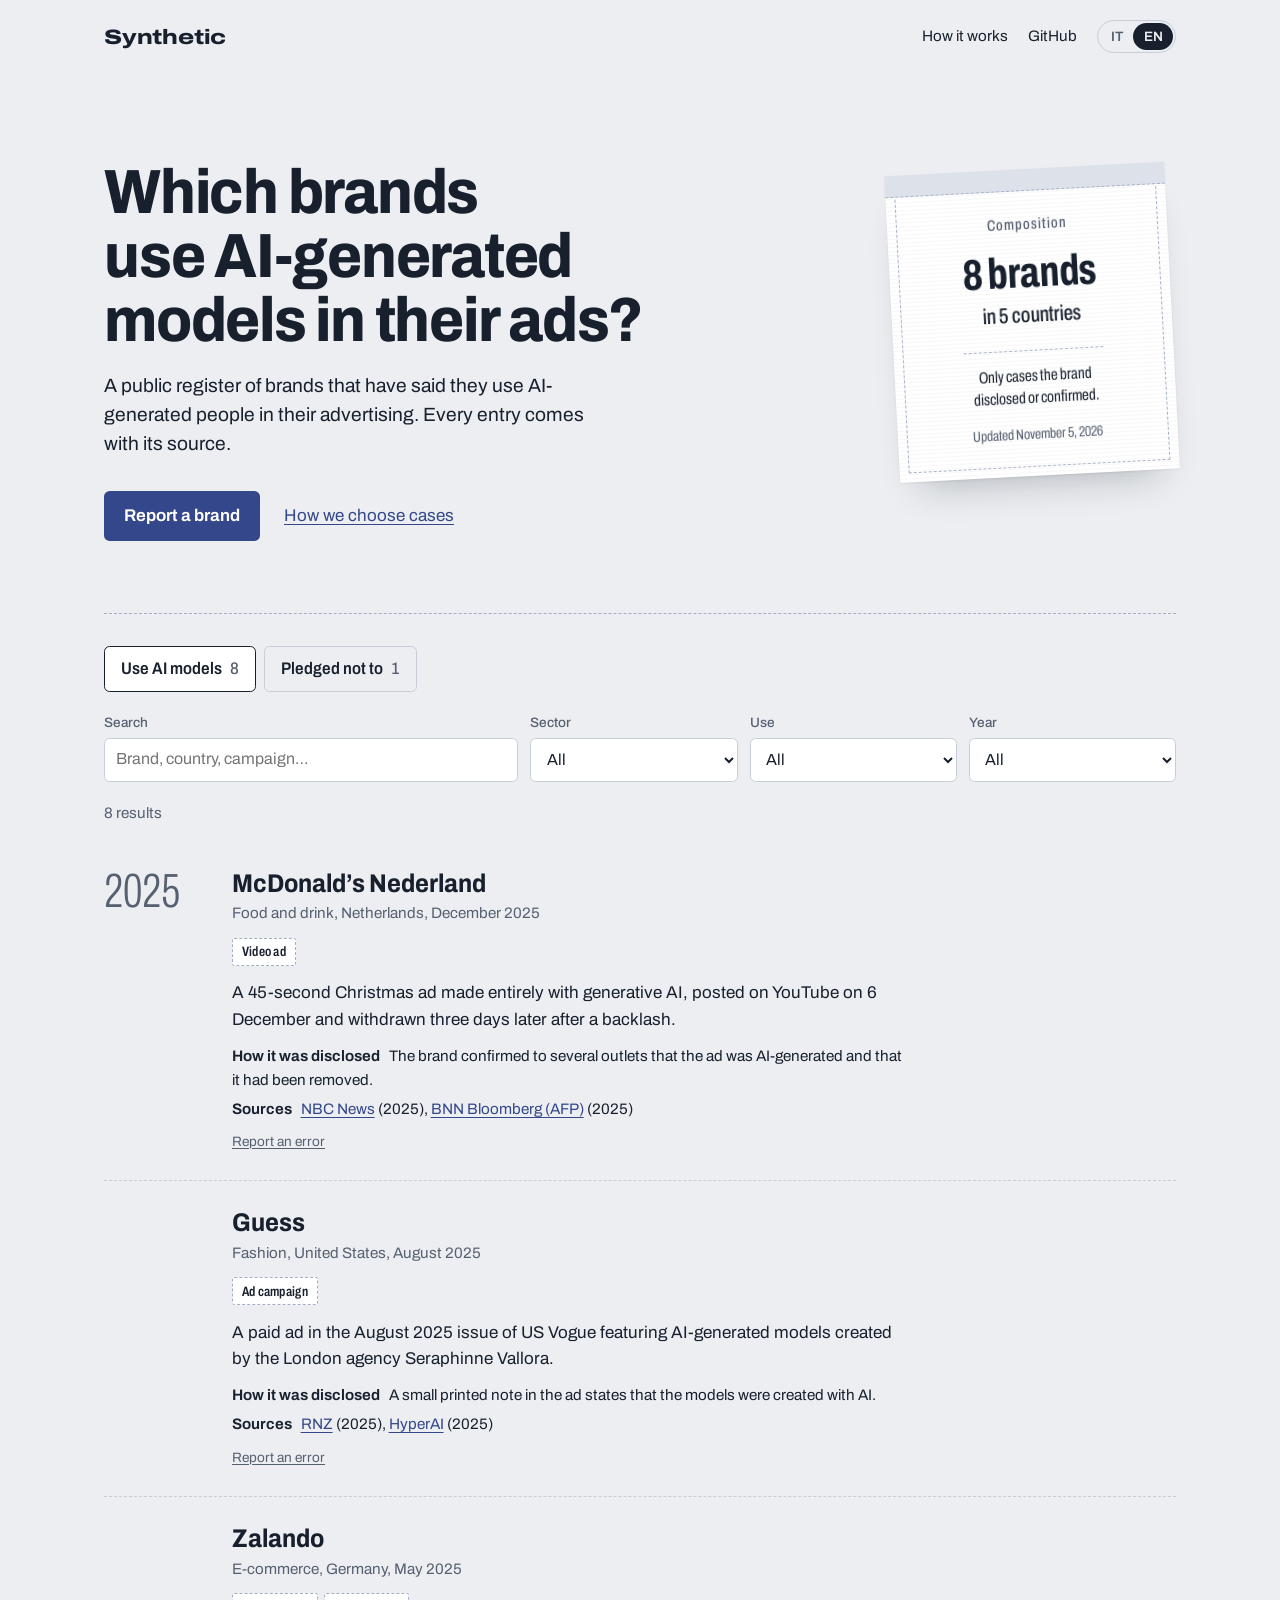
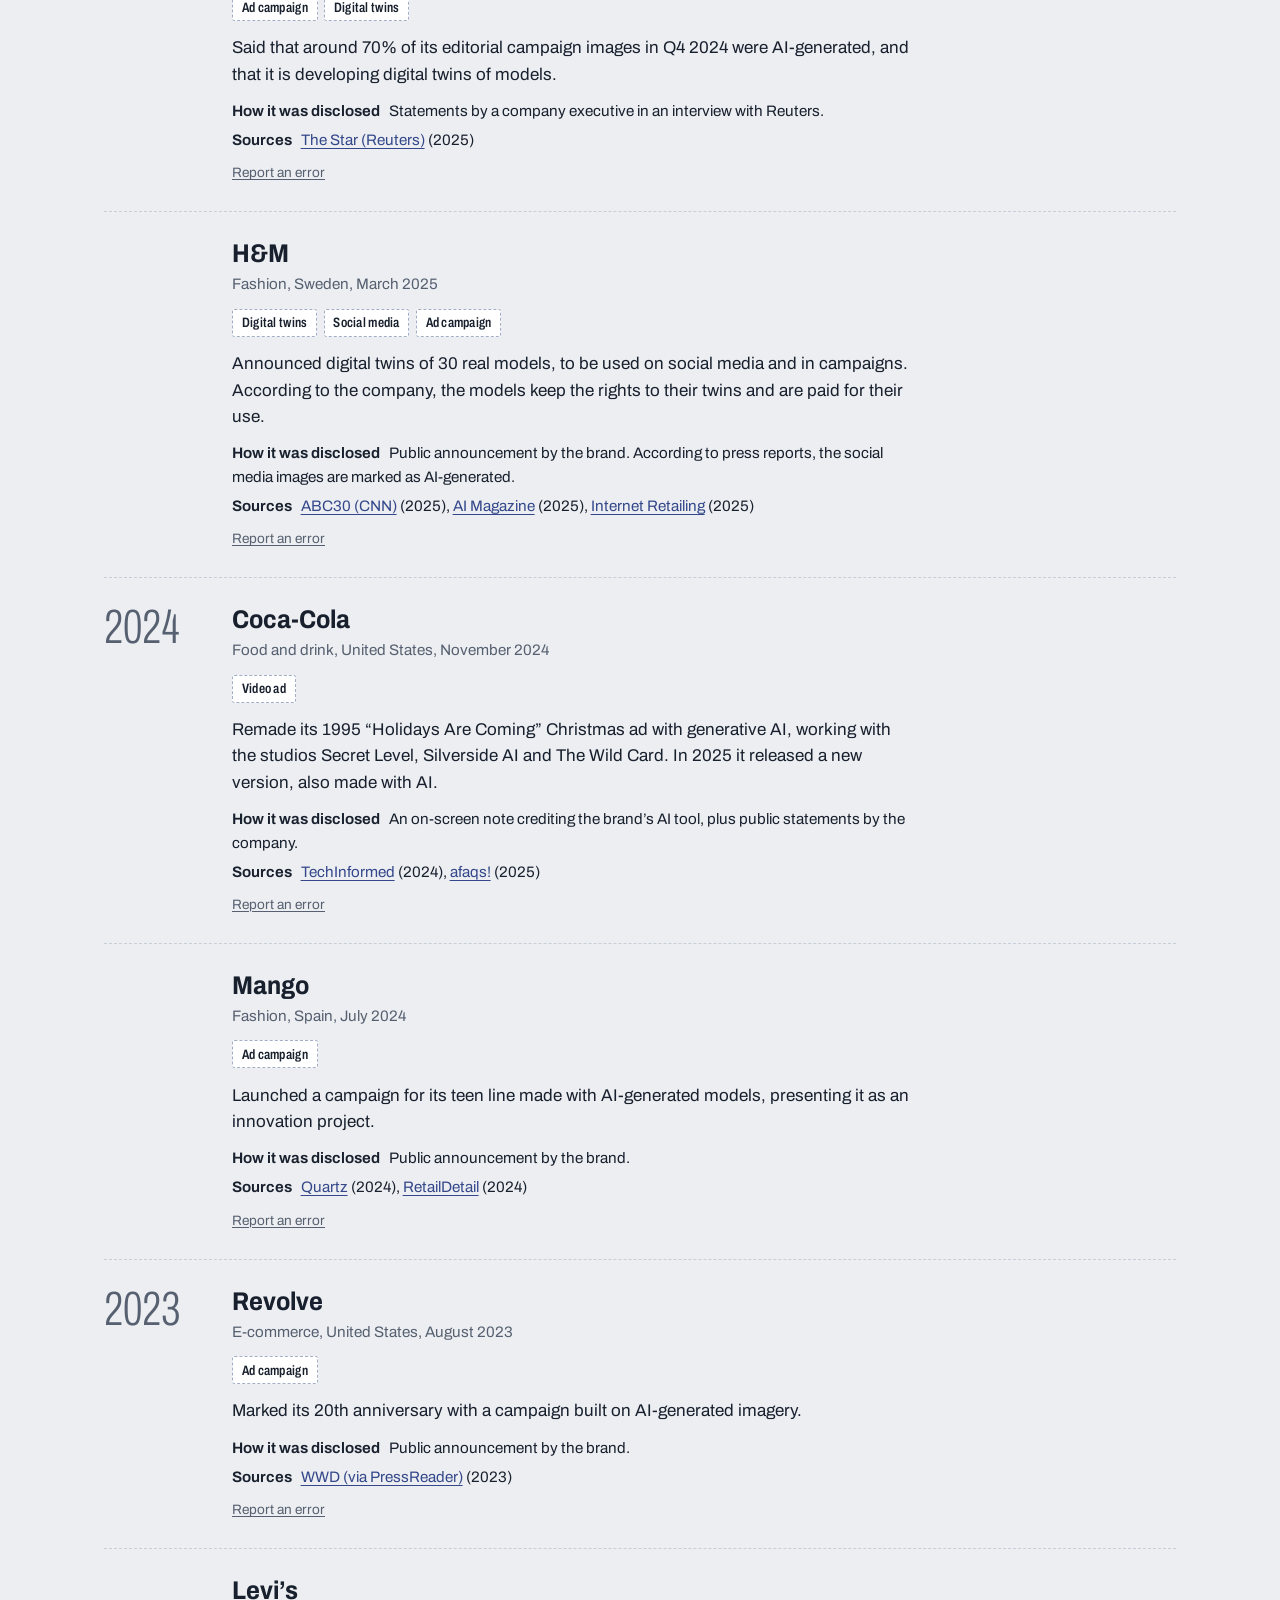
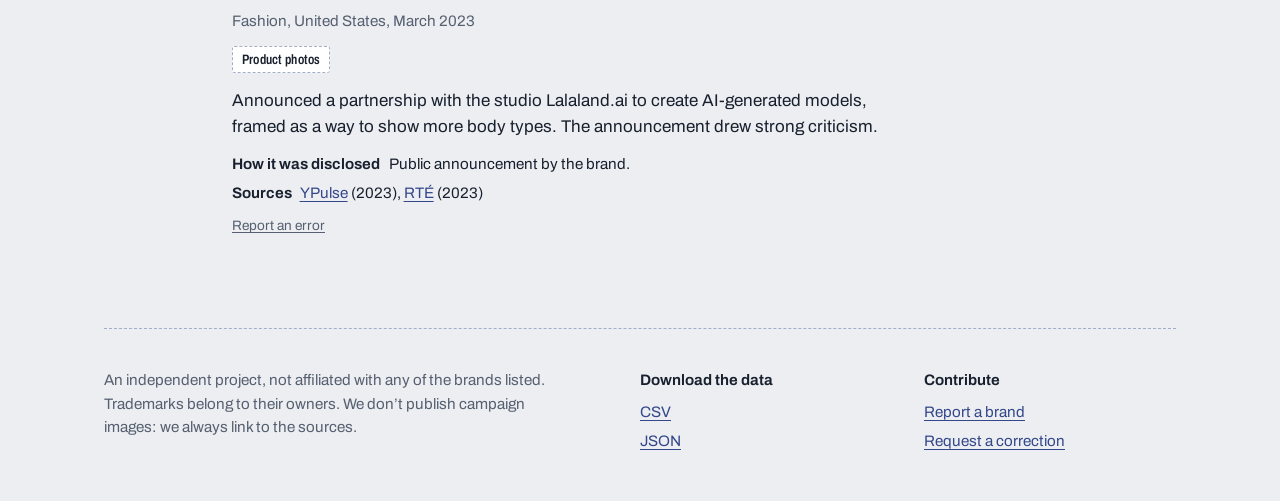
==== index.html @ b150e163 "prima versione" ====
<!doctype html>
<html lang="it">
<head>
  <meta charset="utf-8">
  <meta name="viewport" content="width=device-width, initial-scale=1">
  <title>Synthetic: i brand che usano modelle e modelli generati con l’AI</title>
  <meta name="description" content="Un registro pubblico, con fonti, dei brand che hanno dichiarato di usare persone generate con l’AI nella loro pubblicità.">

  <!-- Anteprima per social e chat: sostituisci TUO-UTENTE con il tuo username GitHub -->
  <meta property="og:type" content="website">
  <meta property="og:title" content="Synthetic: quali brand usano modelle e modelli generati con l’AI?">
  <meta property="og:description" content="Un registro pubblico, con fonti, dei brand che lo hanno dichiarato.">
  <meta property="og:url" content="https://TUO-UTENTE.github.io/synthetic/">
  <meta property="og:image" content="https://TUO-UTENTE.github.io/synthetic/assets/og-image.png">
  <meta name="twitter:card" content="summary_large_image">

  <link rel="icon" href="assets/favicon.svg" type="image/svg+xml">
  <link rel="preload" href="assets/fonts/archivo-latin-wdth-normal.woff2" as="font" type="font/woff2" crossorigin>
  <link rel="stylesheet" href="assets/style.css">
</head>
<body data-title="meta.homeTitle">

  <div class="wrap">
    <header class="site-header">
      <a class="wordmark" href="./">Synthetic</a>
      <nav class="nav">
        <a href="metodo.html" data-i18n="nav.method">Come funziona</a>
        <a href="#" data-link="repo" rel="noopener" data-i18n="nav.repo">GitHub</a>
        <div class="lang-switch" role="group" data-i18n-aria="nav.lang" aria-label="Lingua">
          <button type="button" data-set-lang="it" aria-pressed="true" lang="it">IT</button>
          <button type="button" data-set-lang="en" aria-pressed="false" lang="en">EN</button>
        </div>
      </nav>
    </header>

    <main>
      <section class="hero">
        <div>
          <h1 data-i18n="hero.title">Quali brand usano modelle e modelli generati con l’AI?</h1>
          <p class="hero-intro" data-i18n="hero.intro">Un registro pubblico dei brand che hanno dichiarato di usare persone generate con l’intelligenza artificiale nella loro pubblicità. Ogni voce ha la sua fonte.</p>
          <div class="actions">
            <a class="button" href="#" data-link="report" rel="noopener" target="_blank" data-i18n="hero.report">Segnala un brand</a>
            <a href="metodo.html" data-i18n="hero.method">Come scegliamo i casi</a>
          </div>
        </div>

        <aside class="care-label" aria-live="polite">
          <p class="care-label-title" data-i18n="label.title">Composizione</p>
          <p class="care-label-big" id="label-brands">–</p>
          <p class="care-label-sub" id="label-countries"></p>
          <p class="care-label-rule" data-i18n="label.rule">Solo casi dichiarati o confermati dal brand.</p>
          <p class="care-label-updated" id="label-updated"></p>
        </aside>
      </section>

      <section class="registry" aria-labelledby="registry-title">
        <h2 class="visually-hidden" id="registry-title" data-i18n="nav.home">Registro</h2>

        <div class="registry-head">
          <div class="tabs" role="group" data-i18n-aria="tabs.label" aria-label="Mostra">
            <button type="button" class="tab" data-category="ai" aria-pressed="true">
              <span data-i18n="tabs.ai">Usano modelli AI</span>
              <span class="tab-count"></span>
            </button>
            <button type="button" class="tab" data-category="no-ai" aria-pressed="false">
              <span data-i18n="tabs.noai">Hanno scelto di non usarli</span>
              <span class="tab-count"></span>
            </button>
          </div>

          <div class="filters">
            <div class="field field-search">
              <label for="search" data-i18n="filters.search">Cerca</label>
              <input type="search" id="search" autocomplete="off" data-i18n-placeholder="filters.searchPlaceholder" placeholder="Brand, paese, campagna…">
            </div>
            <div class="field">
              <label for="filter-sector" data-i18n="filters.sector">Settore</label>
              <select id="filter-sector"></select>
            </div>
            <div class="field" id="filter-use-wrap">
              <label for="filter-use" data-i18n="filters.use">Uso</label>
              <select id="filter-use"></select>
            </div>
            <div class="field">
              <label for="filter-year" data-i18n="filters.year">Anno</label>
              <select id="filter-year"></select>
            </div>
          </div>

          <div class="results-bar">
            <span id="count" aria-live="polite"></span>
            <button type="button" class="linklike" id="clear" hidden data-i18n="filters.clear">Azzera filtri</button>
          </div>
        </div>

        <div class="status" id="status" hidden></div>
        <ol class="entries" id="list"></ol>
      </section>
    </main>

    <footer class="site-footer">
      <div class="footer-grid">
        <div>
          <p data-i18n="footer.disclaimer">Progetto indipendente, non affiliato ai brand citati. I marchi appartengono ai rispettivi titolari. Non pubblichiamo immagini delle campagne: rimandiamo sempre alle fonti.</p>
        </div>
        <div>
          <h2 data-i18n="footer.data">Scarica i dati</h2>
          <ul>
            <li><button type="button" class="linklike" id="download-csv">CSV</button></li>
            <li><a href="data/brands.json">JSON</a></li>
          </ul>
        </div>
        <div>
          <h2 data-i18n="footer.contribute">Partecipa</h2>
          <ul>
            <li><a href="#" data-link="report" rel="noopener" target="_blank" data-i18n="footer.report">Segnala un brand</a></li>
            <li><a href="#" data-link="correct" rel="noopener" target="_blank" data-i18n="footer.correct">Chiedi una correzione</a></li>
            <li data-email hidden><a href="#" data-i18n="footer.email">Scrivici</a></li>
          </ul>
        </div>
      </div>
    </footer>
  </div>

  <script src="assets/config.js"></script>
  <script src="assets/common.js"></script>
  <script src="assets/app.js"></script>
</body>
</html>
---- assets/style.css ----
/* ---------- Font locale (Archivo, licenza SIL OFL: vedi fonts/OFL.txt) ---------- */

@font-face {
  font-family: "Archivo";
  src: url("fonts/archivo-latin-wdth-normal.woff2") format("woff2-variations"),
       url("fonts/archivo-latin-wdth-normal.woff2") format("woff2");
  font-weight: 100 900;
  font-stretch: 62% 125%;
  font-style: normal;
  font-display: swap;
  unicode-range: U+0000-00FF, U+0131, U+0152-0153, U+02BB-02BC, U+02C6, U+02DA, U+02DC, U+0304, U+0308, U+0329, U+2000-206F, U+20AC, U+2122, U+2191, U+2193, U+2212, U+2215, U+FEFF, U+FFFD;
}

@font-face {
  font-family: "Archivo";
  src: url("fonts/archivo-latin-ext-wdth-normal.woff2") format("woff2-variations"),
       url("fonts/archivo-latin-ext-wdth-normal.woff2") format("woff2");
  font-weight: 100 900;
  font-stretch: 62% 125%;
  font-style: normal;
  font-display: swap;
  unicode-range: U+0100-02BA, U+02BD-02C5, U+02C7-02CC, U+02CE-02D7, U+02DD-02FF, U+0304, U+0308, U+0329, U+1D00-1DBF, U+1E00-1E9F, U+1EF2-1EFF, U+2020, U+20A0-20AB, U+20AD-20C0, U+2113, U+2C60-2C7F, U+A720-A7FF;
}

/* ---------- Colori e misure ---------- */

:root {
  color-scheme: light;
  --bg: #eceef1;
  --surface: #ffffff;
  --ink: #18202e;
  --muted: #566070;
  --line: #c8ced8;
  --thread: #33478a;
  --on-thread: #ffffff;
  --stitch: #a3aec6;
  --fold: #dde2ea;
  --weave: rgba(24, 32, 46, 0.035);
  --shadow: rgba(24, 32, 46, 0.3);
  --shadow-soft: rgba(24, 32, 46, 0.08);

  --font: "Archivo", ui-sans-serif, system-ui, -apple-system, "Segoe UI", Roboto, "Helvetica Neue", Arial, sans-serif;
  --measure: 68ch;
}

@media (prefers-color-scheme: dark) {
  :root {
    color-scheme: dark;
    --bg: #131821;
    --surface: #1d2430;
    --ink: #e7eaf0;
    --muted: #9ba4b4;
    --line: #313a4a;
    --thread: #aebdf2;
    --on-thread: #131821;
    --stitch: #4d5875;
    --fold: #262e3c;
    --weave: rgba(255, 255, 255, 0.025);
    --shadow: rgba(0, 0, 0, 0.6);
    --shadow-soft: rgba(0, 0, 0, 0.3);
  }
}

/* ---------- Base ---------- */

*,
*::before,
*::after {
  box-sizing: border-box;
}

[hidden] {
  display: none !important;
}

html {
  -webkit-text-size-adjust: 100%;
}

body {
  margin: 0;
  background: var(--bg);
  color: var(--ink);
  font-family: var(--font);
  font-size: 1.0625rem;
  line-height: 1.55;
  font-stretch: 100%;
}

a {
  color: var(--thread);
  text-decoration-thickness: 1px;
  text-underline-offset: 0.18em;
}

a:hover {
  text-decoration-thickness: 2px;
}

:focus-visible {
  outline: 2px solid var(--thread);
  outline-offset: 2px;
}

.visually-hidden {
  position: absolute;
  width: 1px;
  height: 1px;
  overflow: hidden;
  clip: rect(0 0 0 0);
  white-space: nowrap;
}

.wrap {
  max-width: 72rem;
  margin: 0 auto;
  padding-inline: clamp(1rem, 4vw, 2.5rem);
}

/* ---------- Intestazione ---------- */

.site-header {
  display: flex;
  flex-wrap: wrap;
  align-items: center;
  justify-content: space-between;
  gap: 0.75rem 1.5rem;
  padding-block: 1.25rem;
}

.wordmark {
  color: var(--ink);
  text-decoration: none;
  font-size: 1.3rem;
  font-weight: 800;
  font-stretch: 125%;
  letter-spacing: -0.01em;
}

.nav {
  display: flex;
  flex-wrap: wrap;
  align-items: center;
  gap: 0.5rem 1.25rem;
  font-size: 0.95rem;
}

.nav a {
  color: var(--ink);
  text-decoration: none;
}

.nav a:hover,
.nav a[aria-current="page"] {
  text-decoration: underline;
  text-underline-offset: 0.25em;
}

.lang-switch {
  display: inline-flex;
  border: 1.5px solid var(--line);
  border-radius: 999px;
  padding: 2px;
}

.lang-switch button {
  font: inherit;
  font-size: 0.85rem;
  font-weight: 600;
  border: 0;
  background: transparent;
  color: var(--muted);
  padding: 0.2rem 0.65rem;
  border-radius: 999px;
  cursor: pointer;
}

.lang-switch button[aria-pressed="true"] {
  background: var(--ink);
  color: var(--bg);
}

/* ---------- Apertura ---------- */

.hero {
  display: grid;
  grid-template-columns: minmax(0, 1fr) auto;
  gap: clamp(2rem, 6vw, 5rem);
  align-items: start;
  padding-block: clamp(2.5rem, 7vw, 5.5rem) clamp(2.5rem, 6vw, 4.5rem);
}

.hero h1 {
  margin: 0 0 1.25rem;
  max-width: 16ch;
  font-size: clamp(2.2rem, 5.4vw, 3.9rem);
  font-weight: 760;
  font-stretch: 92%;
  line-height: 1.02;
  letter-spacing: -0.02em;
  text-wrap: balance;
}

.hero-intro {
  margin: 0 0 2rem;
  max-width: 46ch;
  font-size: 1.2rem;
  line-height: 1.5;
}

.actions {
  display: flex;
  flex-wrap: wrap;
  align-items: center;
  gap: 0.75rem 1.5rem;
}

.button {
  display: inline-block;
  padding: 0.75rem 1.25rem;
  border-radius: 0.35rem;
  background: var(--thread);
  color: var(--on-thread);
  font-weight: 650;
  text-decoration: none;
}

.button:hover {
  filter: brightness(1.08);
}

/* L'etichetta di composizione: l'unico elemento "decorativo" del sito, che però porta dati veri. */

.care-label {
  --tilt: -3deg;
  position: relative;
  width: 17.5rem;
  margin: 0.5rem 0.75rem 0 0;
  padding: 2.75rem 1.6rem 1.9rem;
  background-color: var(--surface);
  background-image: repeating-linear-gradient(0deg, transparent 0 3px, var(--weave) 3px 4px);
  text-align: center;
  font-stretch: 72%;
  transform: rotate(var(--tilt));
  transform-origin: 50% 0;
  box-shadow: 0 24px 36px -22px var(--shadow), 0 1px 2px var(--shadow-soft);
  animation: swing 1.6s cubic-bezier(0.2, 0.7, 0.2, 1) 0.2s both;
}

.care-label::before {
  content: "";
  position: absolute;
  inset: 0.55rem;
  border: 1.5px dashed var(--stitch);
  pointer-events: none;
}

.care-label::after {
  content: "";
  position: absolute;
  inset: 0 0 auto;
  height: 1.4rem;
  background: var(--fold);
  border-bottom: 1.5px dashed var(--stitch);
}

.care-label p {
  margin: 0;
}

.care-label-title {
  margin-bottom: 0.9rem !important;
  color: var(--muted);
  font-size: 0.95rem;
  font-weight: 500;
  letter-spacing: 0.06em;
}

.care-label-big {
  font-size: 2.7rem;
  font-weight: 720;
  line-height: 1;
  letter-spacing: -0.01em;
  font-variant-numeric: tabular-nums;
}

.care-label-sub {
  margin: 0.3rem 0 1.1rem !important;
  font-size: 1.35rem;
  font-weight: 500;
}

.care-label-rule {
  max-width: 20ch;
  margin: 0 auto 0.9rem !important;
  padding-top: 0.9rem;
  border-top: 1.5px dashed var(--stitch);
  font-size: 1rem;
  line-height: 1.35;
}

.care-label-updated {
  color: var(--muted);
  font-size: 0.9rem;
}

@keyframes swing {
  0% { transform: rotate(-12deg); }
  55% { transform: rotate(1.5deg); }
  80% { transform: rotate(-4.5deg); }
  100% { transform: rotate(var(--tilt)); }
}

/* ---------- Registro ---------- */

.registry {
  padding-bottom: 4rem;
}

.registry-head {
  display: grid;
  gap: 1.25rem;
  padding-top: 2rem;
  border-top: 1.5px dashed var(--stitch);
}

.tabs {
  display: flex;
  flex-wrap: wrap;
  gap: 0.5rem;
}

.tab {
  display: inline-flex;
  align-items: baseline;
  gap: 0.5rem;
  padding: 0.55rem 1rem;
  border: 1.5px solid var(--line);
  border-radius: 0.35rem;
  background: transparent;
  color: var(--ink);
  font: inherit;
  font-size: 1.05rem;
  font-weight: 600;
  font-stretch: 88%;
  cursor: pointer;
}

.tab[aria-pressed="true"] {
  border-color: var(--ink);
  background: var(--surface);
}

.tab-count {
  color: var(--muted);
  font-weight: 500;
  font-variant-numeric: tabular-nums;
}

.filters {
  display: grid;
  grid-template-columns: minmax(12rem, 2fr) repeat(3, minmax(8rem, 1fr));
  gap: 0.75rem;
  align-items: end;
}

.field {
  display: flex;
  flex-direction: column;
  gap: 0.3rem;
  min-width: 0;
}

.field label {
  color: var(--muted);
  font-size: 0.85rem;
  font-weight: 500;
}

.field input,
.field select {
  width: 100%;
  min-width: 0;
  min-height: 2.75rem;
  padding: 0.55rem 0.7rem;
  border: 1.5px solid var(--line);
  border-radius: 0.35rem;
  background: var(--surface);
  color: var(--ink);
  font: inherit;
  font-size: 1rem;
}

.field input:focus-visible,
.field select:focus-visible {
  border-color: var(--thread);
}

.results-bar {
  display: flex;
  flex-wrap: wrap;
  align-items: baseline;
  justify-content: space-between;
  gap: 0.5rem 1rem;
  color: var(--muted);
  font-size: 0.95rem;
}

.linklike {
  padding: 0;
  border: 0;
  background: none;
  color: var(--thread);
  font: inherit;
  text-decoration: underline;
  text-decoration-thickness: 1px;
  text-underline-offset: 0.18em;
  cursor: pointer;
}

.status {
  padding-block: 2rem;
  max-width: var(--measure);
}

.status p {
  margin: 0 0 0.5rem;
}

.entries {
  list-style: none;
  margin: 1rem 0 0;
  padding: 0;
}

.entry {
  display: grid;
  grid-template-columns: 6.5rem minmax(0, 1fr);
  gap: 1.5rem;
  padding-block: 1.75rem;
  border-top: 1.5px dashed var(--line);
}

.entry:first-child {
  border-top: 0;
}

.entry-year {
  color: var(--muted);
  font-size: 3rem;
  font-weight: 300;
  font-stretch: 62%;
  line-height: 0.9;
  font-variant-numeric: tabular-nums;
}

.entry-body {
  max-width: var(--measure);
}

.entry-brand {
  margin: 0;
  font-size: 1.6rem;
  font-weight: 720;
  font-stretch: 90%;
  line-height: 1.1;
}

.entry-meta {
  margin: 0.3rem 0 0.75rem;
  color: var(--muted);
  font-size: 0.95rem;
}

.tags {
  display: flex;
  flex-wrap: wrap;
  gap: 0.4rem;
  margin: 0 0 0.9rem;
  padding: 0;
  list-style: none;
}

.tag {
  padding: 0.15rem 0.55rem;
  border: 1.5px dashed var(--stitch);
  border-radius: 0.15rem;
  background: var(--surface);
  font-size: 0.85rem;
  font-weight: 600;
  font-stretch: 75%;
  letter-spacing: 0.02em;
}

.entry-note {
  margin: 0 0 0.75rem;
}

.entry-detail {
  margin: 0 0 0.35rem;
  font-size: 0.95rem;
}

.entry-key {
  margin-right: 0.35rem;
  font-weight: 650;
}

.entry-fix {
  margin: 0.6rem 0 0;
  font-size: 0.85rem;
}

.entry-fix a {
  color: var(--muted);
}

/* ---------- Pagina "Come funziona" ---------- */

.prose {
  max-width: var(--measure);
  padding-block: clamp(2.5rem, 6vw, 4.5rem) 4rem;
}

.prose h1 {
  margin: 0 0 2rem;
  font-size: clamp(2rem, 4.5vw, 3.2rem);
  font-weight: 760;
  font-stretch: 92%;
  line-height: 1.05;
  letter-spacing: -0.02em;
}

.prose h2 {
  margin: 2.25rem 0 0.5rem;
  font-size: 1.3rem;
  font-weight: 700;
  font-stretch: 90%;
}

.prose p {
  margin: 0 0 1rem;
}

/* ---------- Piè di pagina ---------- */

.site-footer {
  padding-block: 2.5rem 3rem;
  border-top: 1.5px dashed var(--stitch);
  color: var(--muted);
  font-size: 0.95rem;
}

.footer-grid {
  display: grid;
  grid-template-columns: 2fr 1fr 1fr;
  gap: 2rem;
}

.footer-grid h2 {
  margin: 0 0 0.5rem;
  color: var(--ink);
  font-size: 0.95rem;
  font-weight: 650;
}

.footer-grid p {
  margin: 0;
  max-width: 52ch;
}

.footer-grid ul {
  display: grid;
  gap: 0.35rem;
  margin: 0;
  padding: 0;
  list-style: none;
}

/* ---------- Schermi piccoli ---------- */

@media (max-width: 760px) {
  .hero {
    grid-template-columns: 1fr;
  }

  .care-label {
    --tilt: -2deg;
    justify-self: center;
  }

  .filters {
    grid-template-columns: repeat(2, minmax(0, 1fr));
  }

  .field-search {
    grid-column: 1 / -1;
  }

  .footer-grid {
    grid-template-columns: 1fr;
  }
}

@media (max-width: 640px) {
  .entry {
    grid-template-columns: 1fr;
    gap: 0.4rem;
  }

  .entry-year {
    font-size: 2.25rem;
  }

  .entry-year:empty {
    display: none;
  }
}

@media (prefers-reduced-motion: reduce) {
  .care-label {
    animation: none;
  }
}
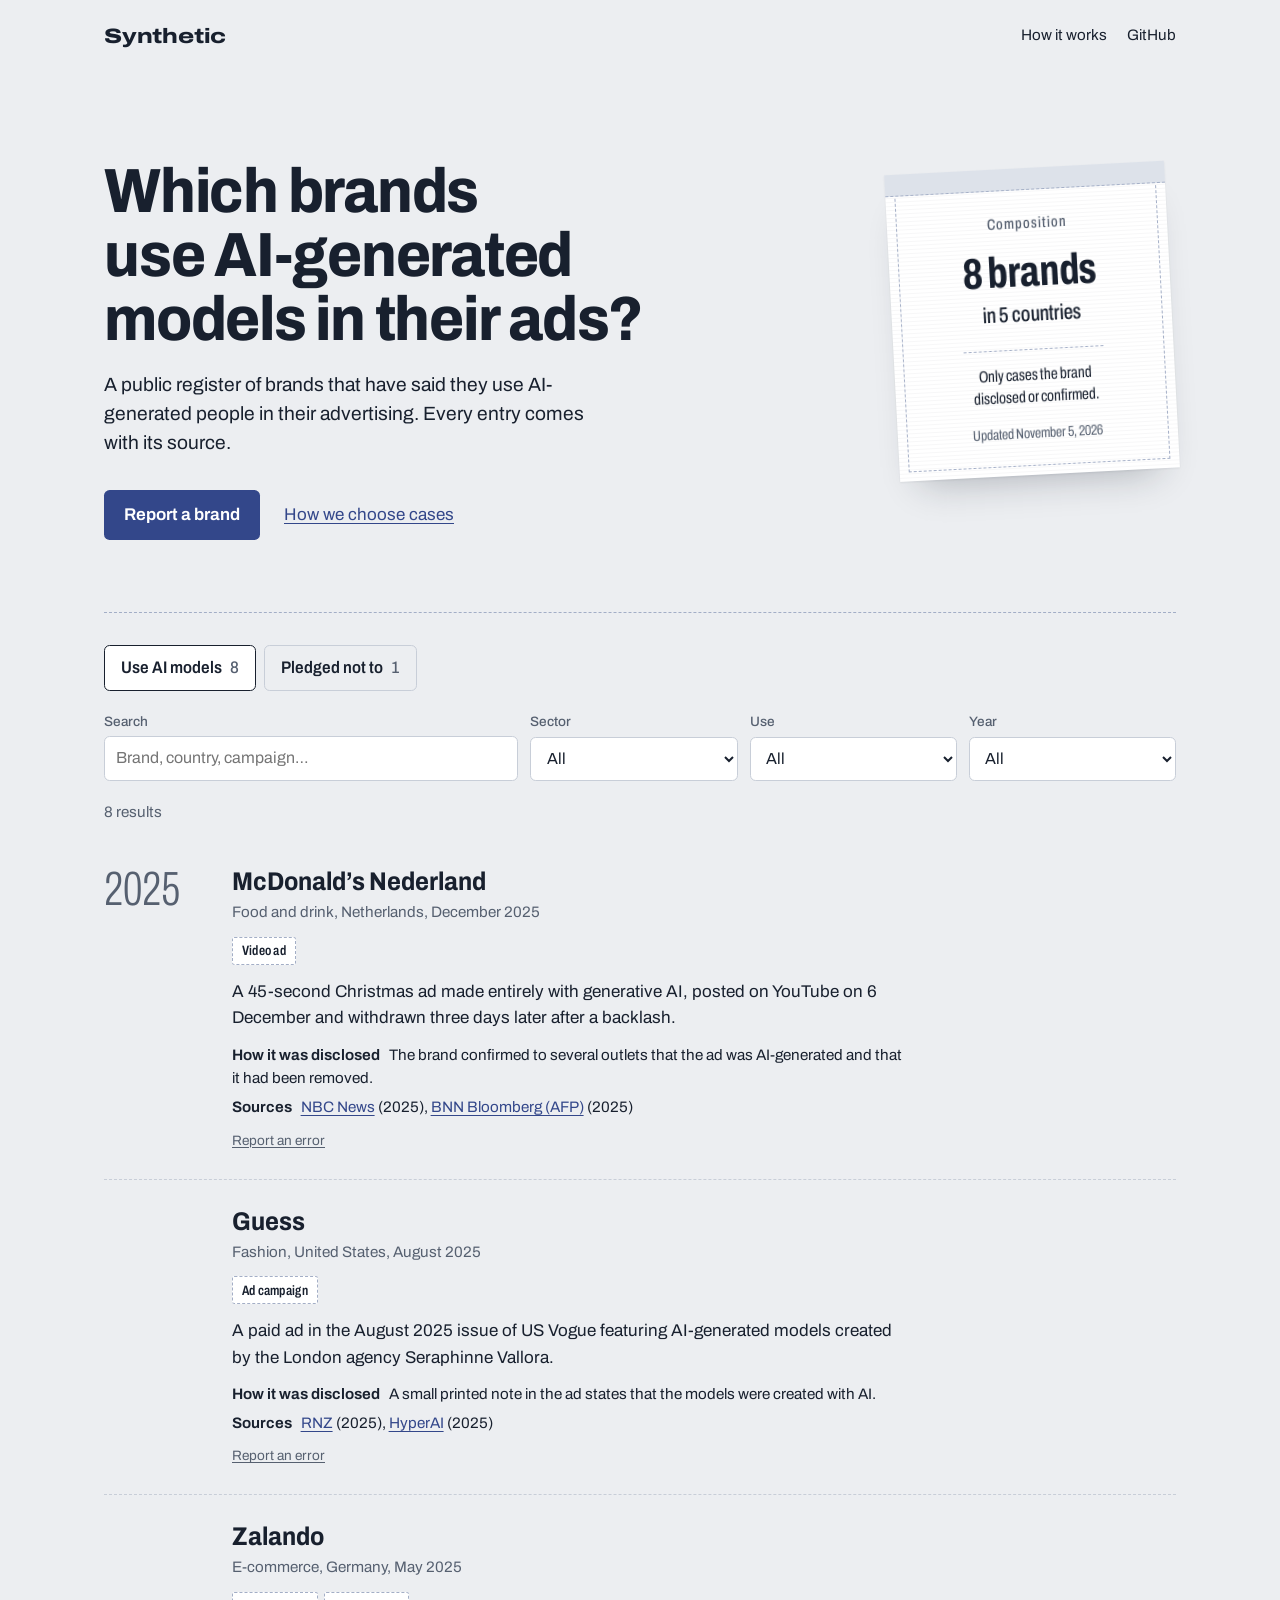
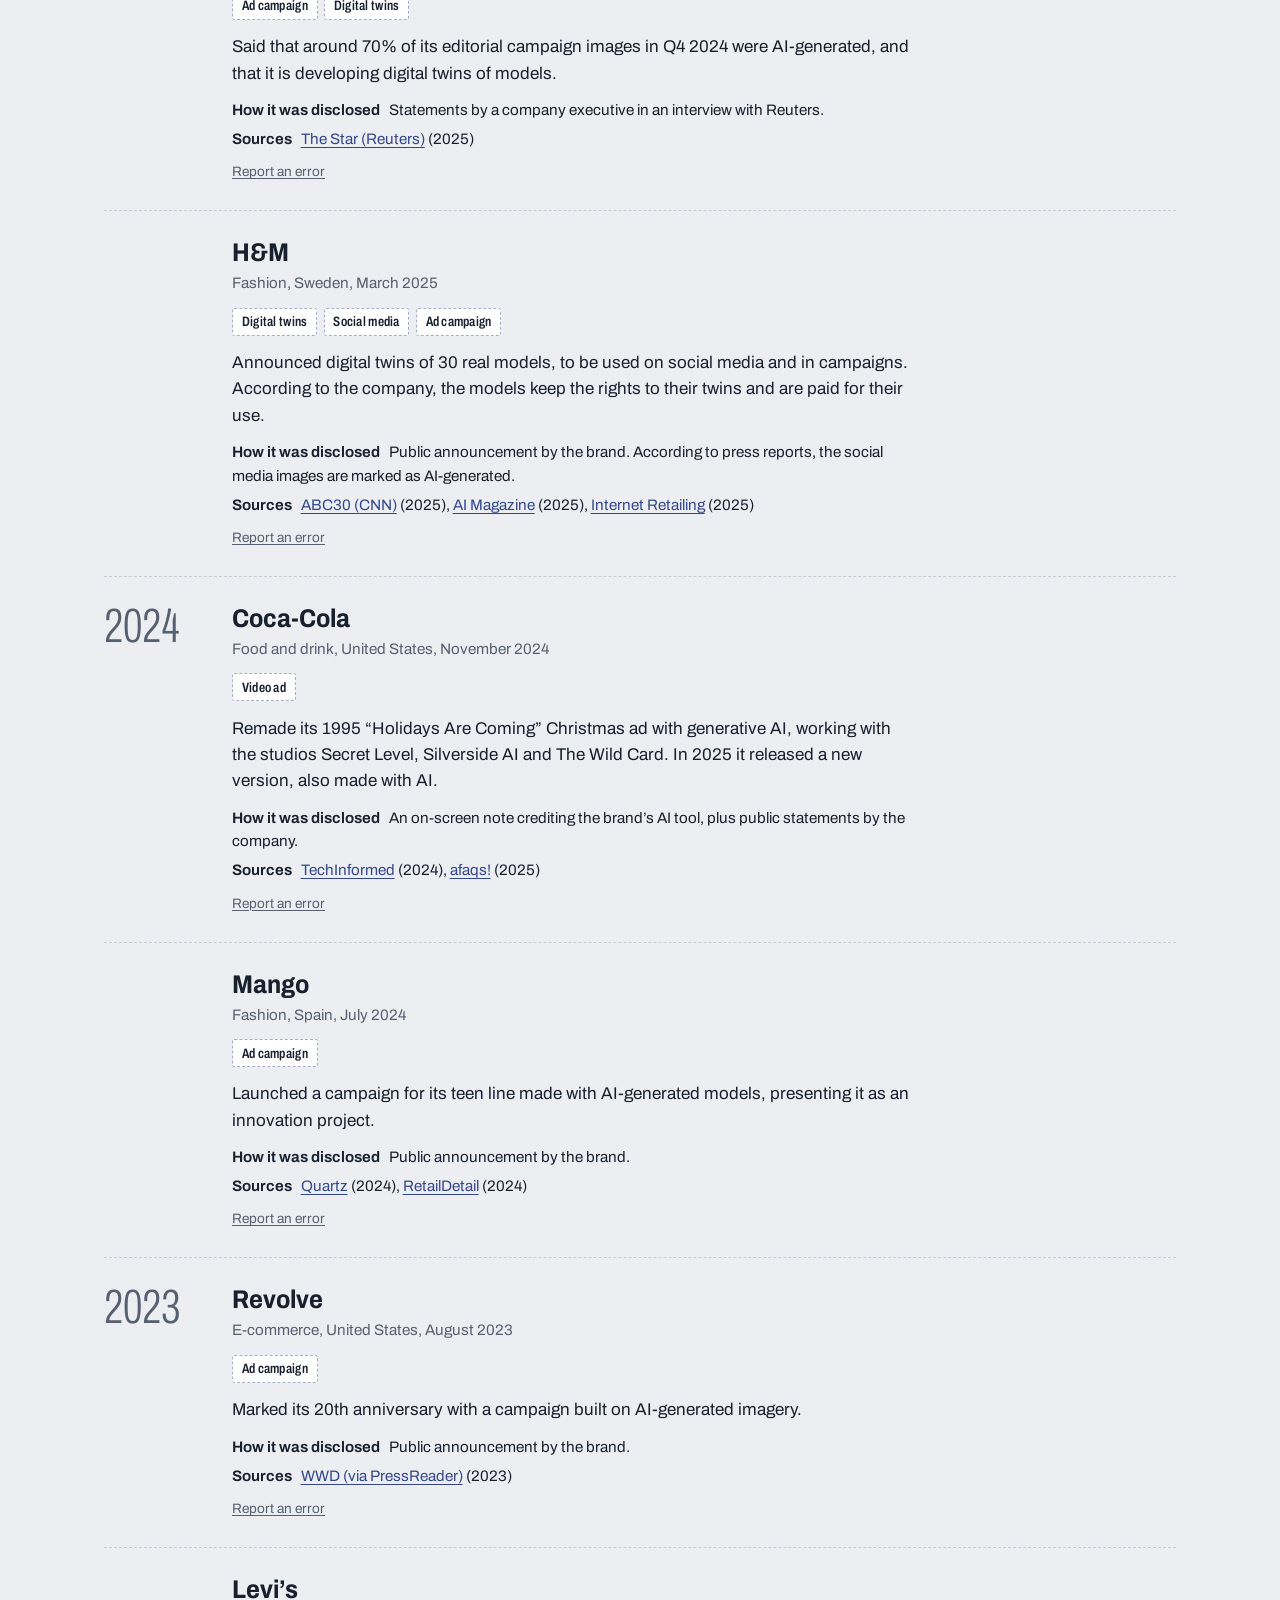
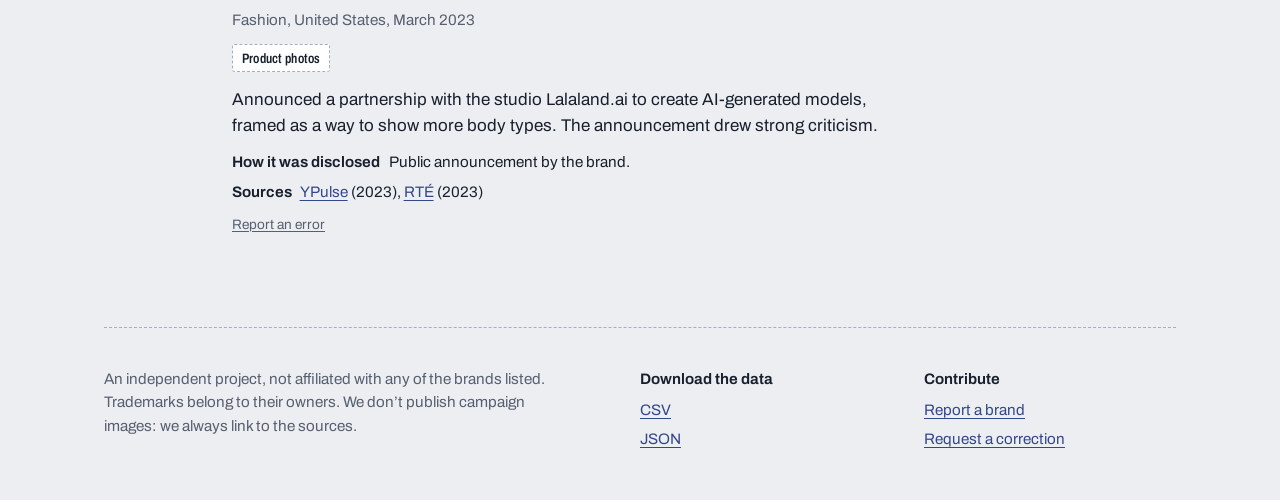
==== commit 10c52973: "switch to en" ====
--- a/index.html
+++ b/index.html
@@ -1,95 +1,92 @@
 <!doctype html>
-<html lang="it">
+<html lang="en">
 <head>
+  <meta name="robots" content="noindex">
   <meta charset="utf-8">
   <meta name="viewport" content="width=device-width, initial-scale=1">
-  <title>Synthetic: i brand che usano modelle e modelli generati con l’AI</title>
-  <meta name="description" content="Un registro pubblico, con fonti, dei brand che hanno dichiarato di usare persone generate con l’AI nella loro pubblicità.">
+  <title>Synthetic: brands that use AI-generated models</title>
+  <meta name="description" content="A public, sourced register of brands that have said they use AI-generated people in their advertising.">
 
-  <!-- Anteprima per social e chat: sostituisci TUO-UTENTE con il tuo username GitHub -->
+  <!-- Preview for social media and chat apps: replace YOUR-USERNAME with your GitHub username -->
   <meta property="og:type" content="website">
-  <meta property="og:title" content="Synthetic: quali brand usano modelle e modelli generati con l’AI?">
-  <meta property="og:description" content="Un registro pubblico, con fonti, dei brand che lo hanno dichiarato.">
-  <meta property="og:url" content="https://TUO-UTENTE.github.io/synthetic/">
-  <meta property="og:image" content="https://TUO-UTENTE.github.io/synthetic/assets/og-image.png">
+  <meta property="og:title" content="Synthetic: which brands use AI-generated models in their ads?">
+  <meta property="og:description" content="A public, sourced register of the brands that have said so.">
+  <meta property="og:url" content="https://YOUR-USERNAME.github.io/synthetic/">
+  <meta property="og:image" content="https://YOUR-USERNAME.github.io/synthetic/assets/og-image.png">
   <meta name="twitter:card" content="summary_large_image">
 
   <link rel="icon" href="assets/favicon.svg" type="image/svg+xml">
   <link rel="preload" href="assets/fonts/archivo-latin-wdth-normal.woff2" as="font" type="font/woff2" crossorigin>
   <link rel="stylesheet" href="assets/style.css">
 </head>
-<body data-title="meta.homeTitle">
+<body>
 
   <div class="wrap">
     <header class="site-header">
       <a class="wordmark" href="./">Synthetic</a>
       <nav class="nav">
-        <a href="metodo.html" data-i18n="nav.method">Come funziona</a>
-        <a href="#" data-link="repo" rel="noopener" data-i18n="nav.repo">GitHub</a>
-        <div class="lang-switch" role="group" data-i18n-aria="nav.lang" aria-label="Lingua">
-          <button type="button" data-set-lang="it" aria-pressed="true" lang="it">IT</button>
-          <button type="button" data-set-lang="en" aria-pressed="false" lang="en">EN</button>
-        </div>
+        <a href="how-it-works.html">How it works</a>
+        <a href="#" data-link="repo" rel="noopener">GitHub</a>
       </nav>
     </header>
 
     <main>
       <section class="hero">
         <div>
-          <h1 data-i18n="hero.title">Quali brand usano modelle e modelli generati con l’AI?</h1>
-          <p class="hero-intro" data-i18n="hero.intro">Un registro pubblico dei brand che hanno dichiarato di usare persone generate con l’intelligenza artificiale nella loro pubblicità. Ogni voce ha la sua fonte.</p>
+          <h1>Which brands use AI-generated models in their ads?</h1>
+          <p class="hero-intro">A public register of brands that have said they use AI-generated people in their advertising. Every entry comes with its source.</p>
           <div class="actions">
-            <a class="button" href="#" data-link="report" rel="noopener" target="_blank" data-i18n="hero.report">Segnala un brand</a>
-            <a href="metodo.html" data-i18n="hero.method">Come scegliamo i casi</a>
+            <a class="button" href="#" data-link="report" rel="noopener" target="_blank">Report a brand</a>
+            <a href="how-it-works.html">How we choose cases</a>
           </div>
         </div>
 
         <aside class="care-label" aria-live="polite">
-          <p class="care-label-title" data-i18n="label.title">Composizione</p>
+          <p class="care-label-title">Composition</p>
           <p class="care-label-big" id="label-brands">–</p>
           <p class="care-label-sub" id="label-countries"></p>
-          <p class="care-label-rule" data-i18n="label.rule">Solo casi dichiarati o confermati dal brand.</p>
+          <p class="care-label-rule">Only cases the brand disclosed or confirmed.</p>
           <p class="care-label-updated" id="label-updated"></p>
         </aside>
       </section>
 
       <section class="registry" aria-labelledby="registry-title">
-        <h2 class="visually-hidden" id="registry-title" data-i18n="nav.home">Registro</h2>
+        <h2 class="visually-hidden" id="registry-title">Register</h2>
 
         <div class="registry-head">
-          <div class="tabs" role="group" data-i18n-aria="tabs.label" aria-label="Mostra">
+          <div class="tabs" role="group" aria-label="Show">
             <button type="button" class="tab" data-category="ai" aria-pressed="true">
-              <span data-i18n="tabs.ai">Usano modelli AI</span>
+              <span>Use AI models</span>
               <span class="tab-count"></span>
             </button>
             <button type="button" class="tab" data-category="no-ai" aria-pressed="false">
-              <span data-i18n="tabs.noai">Hanno scelto di non usarli</span>
+              <span>Pledged not to</span>
               <span class="tab-count"></span>
             </button>
           </div>
 
           <div class="filters">
             <div class="field field-search">
-              <label for="search" data-i18n="filters.search">Cerca</label>
-              <input type="search" id="search" autocomplete="off" data-i18n-placeholder="filters.searchPlaceholder" placeholder="Brand, paese, campagna…">
+              <label for="search">Search</label>
+              <input type="search" id="search" autocomplete="off" placeholder="Brand, country, campaign…">
             </div>
             <div class="field">
-              <label for="filter-sector" data-i18n="filters.sector">Settore</label>
+              <label for="filter-sector">Sector</label>
               <select id="filter-sector"></select>
             </div>
             <div class="field" id="filter-use-wrap">
-              <label for="filter-use" data-i18n="filters.use">Uso</label>
+              <label for="filter-use">Use</label>
               <select id="filter-use"></select>
             </div>
             <div class="field">
-              <label for="filter-year" data-i18n="filters.year">Anno</label>
+              <label for="filter-year">Year</label>
               <select id="filter-year"></select>
             </div>
           </div>
 
           <div class="results-bar">
             <span id="count" aria-live="polite"></span>
-            <button type="button" class="linklike" id="clear" hidden data-i18n="filters.clear">Azzera filtri</button>
+            <button type="button" class="linklike" id="clear" hidden>Clear filters</button>
           </div>
         </div>
 
@@ -101,21 +98,21 @@
     <footer class="site-footer">
       <div class="footer-grid">
         <div>
-          <p data-i18n="footer.disclaimer">Progetto indipendente, non affiliato ai brand citati. I marchi appartengono ai rispettivi titolari. Non pubblichiamo immagini delle campagne: rimandiamo sempre alle fonti.</p>
+          <p>An independent project, not affiliated with any of the brands listed. Trademarks belong to their owners. We don’t publish campaign images: we always link to the sources.</p>
         </div>
         <div>
-          <h2 data-i18n="footer.data">Scarica i dati</h2>
+          <h2>Download the data</h2>
           <ul>
             <li><button type="button" class="linklike" id="download-csv">CSV</button></li>
             <li><a href="data/brands.json">JSON</a></li>
           </ul>
         </div>
         <div>
-          <h2 data-i18n="footer.contribute">Partecipa</h2>
+          <h2>Contribute</h2>
           <ul>
-            <li><a href="#" data-link="report" rel="noopener" target="_blank" data-i18n="footer.report">Segnala un brand</a></li>
-            <li><a href="#" data-link="correct" rel="noopener" target="_blank" data-i18n="footer.correct">Chiedi una correzione</a></li>
-            <li data-email hidden><a href="#" data-i18n="footer.email">Scrivici</a></li>
+            <li><a href="#" data-link="report" rel="noopener" target="_blank">Report a brand</a></li>
+            <li><a href="#" data-link="correct" rel="noopener" target="_blank">Request a correction</a></li>
+            <li data-email hidden><a href="#">Email us</a></li>
           </ul>
         </div>
       </div>
--- a/assets/style.css
+++ b/assets/style.css
@@ -1,4 +1,4 @@
-/* ---------- Font locale (Archivo, licenza SIL OFL: vedi fonts/OFL.txt) ---------- */
+/* ---------- Local font (Archivo, SIL OFL licence: see fonts/OFL.txt) ---------- */
 
 @font-face {
   font-family: "Archivo";
@@ -22,7 +22,7 @@
   unicode-range: U+0100-02BA, U+02BD-02C5, U+02C7-02CC, U+02CE-02D7, U+02DD-02FF, U+0304, U+0308, U+0329, U+1D00-1DBF, U+1E00-1E9F, U+1EF2-1EFF, U+2020, U+20A0-20AB, U+20AD-20C0, U+2113, U+2C60-2C7F, U+A720-A7FF;
 }
 
-/* ---------- Colori e misure ---------- */
+/* ---------- Colours and sizes ---------- */
 
 :root {
   color-scheme: light;
@@ -117,7 +117,7 @@
   padding-inline: clamp(1rem, 4vw, 2.5rem);
 }
 
-/* ---------- Intestazione ---------- */
+/* ---------- Header ---------- */
 
 .site-header {
   display: flex;
@@ -156,31 +156,7 @@
   text-underline-offset: 0.25em;
 }
 
-.lang-switch {
-  display: inline-flex;
-  border: 1.5px solid var(--line);
-  border-radius: 999px;
-  padding: 2px;
-}
-
-.lang-switch button {
-  font: inherit;
-  font-size: 0.85rem;
-  font-weight: 600;
-  border: 0;
-  background: transparent;
-  color: var(--muted);
-  padding: 0.2rem 0.65rem;
-  border-radius: 999px;
-  cursor: pointer;
-}
-
-.lang-switch button[aria-pressed="true"] {
-  background: var(--ink);
-  color: var(--bg);
-}
-
-/* ---------- Apertura ---------- */
+/* ---------- Hero ---------- */
 
 .hero {
   display: grid;
@@ -229,7 +205,7 @@
   filter: brightness(1.08);
 }
 
-/* L'etichetta di composizione: l'unico elemento "decorativo" del sito, che però porta dati veri. */
+/* The composition label: the site's only "decorative" element, and it still carries real data. */
 
 .care-label {
   --tilt: -3deg;
@@ -311,7 +287,7 @@
   100% { transform: rotate(var(--tilt)); }
 }
 
-/* ---------- Registro ---------- */
+/* ---------- Register ---------- */
 
 .registry {
   padding-bottom: 4rem;
@@ -515,7 +491,7 @@
   color: var(--muted);
 }
 
-/* ---------- Pagina "Come funziona" ---------- */
+/* ---------- "How it works" page ---------- */
 
 .prose {
   max-width: var(--measure);
@@ -542,7 +518,7 @@
   margin: 0 0 1rem;
 }
 
-/* ---------- Piè di pagina ---------- */
+/* ---------- Footer ---------- */
 
 .site-footer {
   padding-block: 2.5rem 3rem;
@@ -577,7 +553,7 @@
   list-style: none;
 }
 
-/* ---------- Schermi piccoli ---------- */
+/* ---------- Small screens ---------- */
 
 @media (max-width: 760px) {
   .hero {
